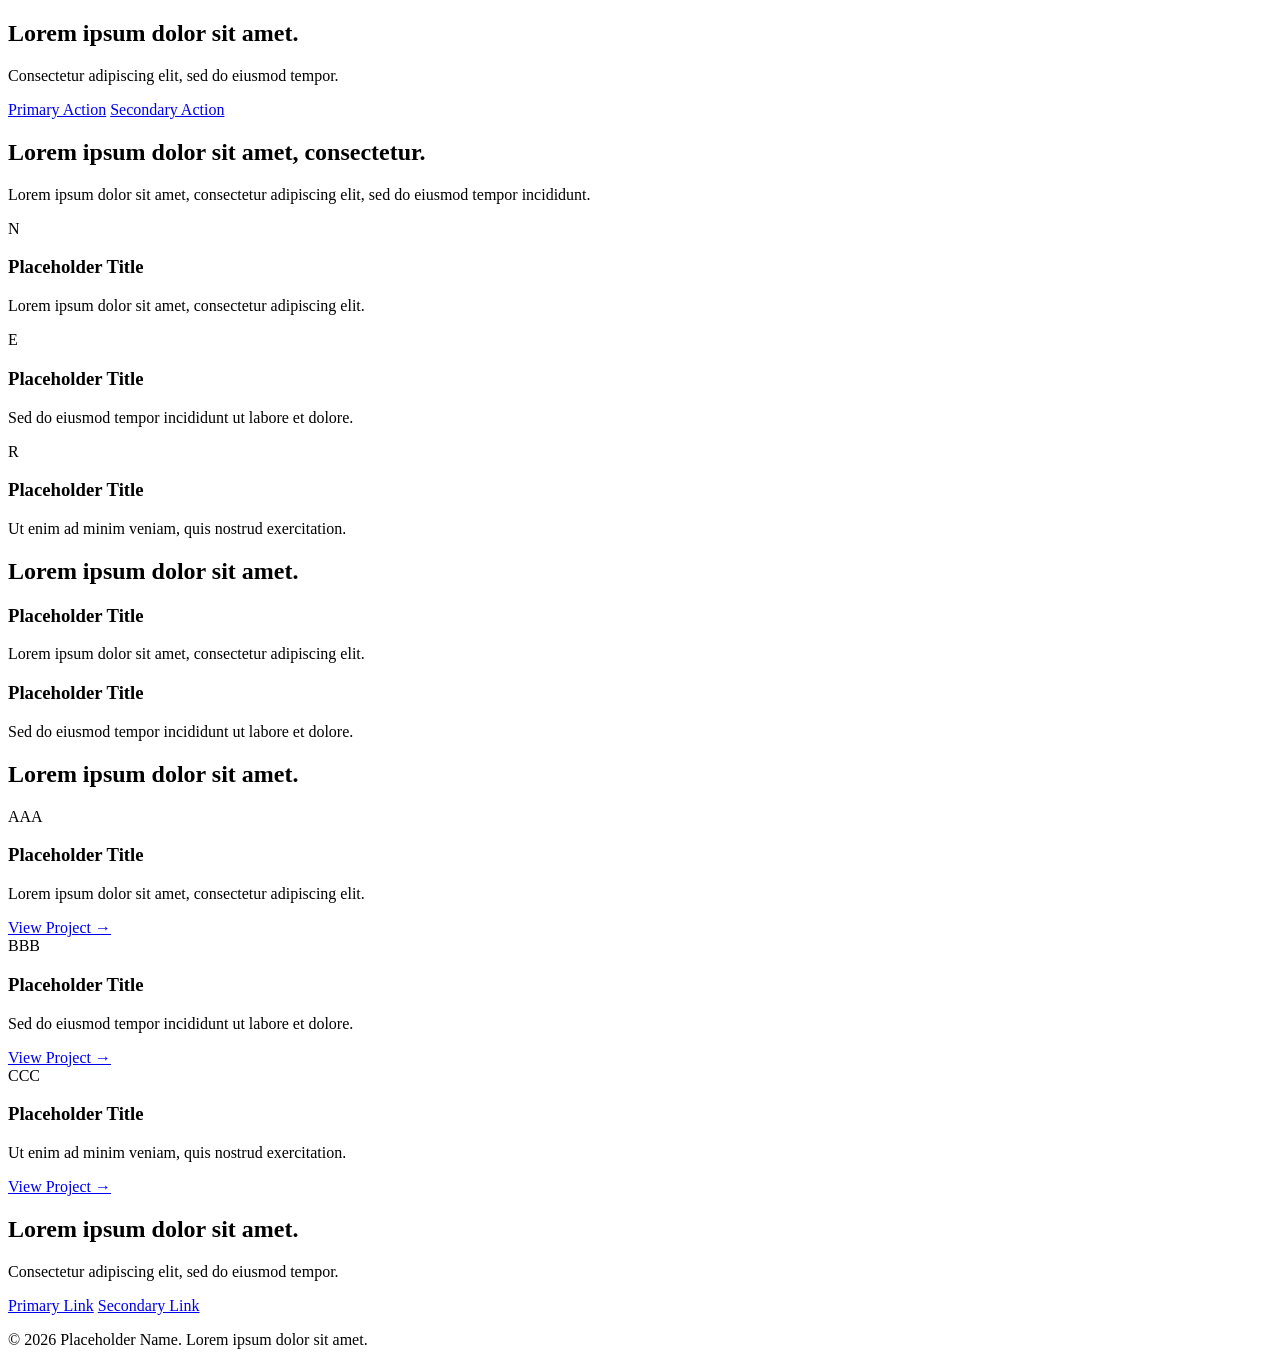
==== index.html @ 413837e2 "Add files via upload" ====
<!DOCTYPE html>
<html lang="en">
<head>
  <meta charset="UTF-8" />
  <meta name="viewport" content="width=device-width, initial-scale=1" />
  <title>Placeholder Template</title>
  <link rel="stylesheet" href="./css/base.css" />
  <link rel="stylesheet" href="./css/theme.css" />
  <link rel="stylesheet" href="./css/layout.css" />
  <link rel="stylesheet" href="./css/components.css" />
  <script type="importmap">
    {
      "imports": {
        "three": "../lib/three/three.module.js"
      }
    }
  </script>
</head>
<body id="top">
  <div id="three-container" class="three-background" aria-hidden="true"></div>

  <header class="site-header">
    <div data-nav>
      <!-- Nav loads from nav.html -->
    </div>
  </header>

  <main>
    <section id="hero" class="hero">
      <div class="content-wrapper">
        <h1>Lorem ipsum dolor sit amet.</h1>
        <p class="subtitle">Consectetur adipiscing elit, sed do eiusmod tempor.</p>
        <div class="hero-actions">
          <a href="#about" class="cta-button">Primary Action</a>
          <a href="#contact" class="secondary-button">Secondary Action</a>
        </div>
      </div>
    </section>

    <section id="about" class="section">
      <div class="content-wrapper">
        <h2>Lorem ipsum dolor sit amet, consectetur.</h2>
        <p class="hero-text">
          Lorem ipsum dolor sit amet, consectetur adipiscing elit, sed do eiusmod tempor incididunt.
        </p>
        <div class="feature-grid">
          <article class="feature-card">
            <div class="feature-icon">N</div>
            <h3>Placeholder Title</h3>
            <p>Lorem ipsum dolor sit amet, consectetur adipiscing elit.</p>
          </article>
          <article class="feature-card">
            <div class="feature-icon">E</div>
            <h3>Placeholder Title</h3>
            <p>Sed do eiusmod tempor incididunt ut labore et dolore.</p>
          </article>
          <article class="feature-card">
            <div class="feature-icon">R</div>
            <h3>Placeholder Title</h3>
            <p>Ut enim ad minim veniam, quis nostrud exercitation.</p>
          </article>
        </div>
      </div>
    </section>

    <section id="research" class="section">
      <div class="content-wrapper">
        <h2>Lorem ipsum dolor sit amet.</h2>
        <div class="feature-grid">
          <article class="feature-card">
            <h3>Placeholder Title</h3>
            <p>Lorem ipsum dolor sit amet, consectetur adipiscing elit.</p>
          </article>
          <article class="feature-card">
            <h3>Placeholder Title</h3>
            <p>Sed do eiusmod tempor incididunt ut labore et dolore.</p>
          </article>
        </div>
      </div>
    </section>

    <section id="projects" class="section">
      <div class="content-wrapper">
        <h2>Lorem ipsum dolor sit amet.</h2>
        <div class="projects-grid">
          <article class="project-card">
            <div class="project-image">AAA</div>
            <div class="project-content">
              <h3>Placeholder Title</h3>
              <p>Lorem ipsum dolor sit amet, consectetur adipiscing elit.</p>
              <a href="#" class="project-link">View Project →</a>
            </div>
          </article>
          <article class="project-card">
            <div class="project-image">BBB</div>
            <div class="project-content">
              <h3>Placeholder Title</h3>
              <p>Sed do eiusmod tempor incididunt ut labore et dolore.</p>
              <a href="#" class="project-link">View Project →</a>
            </div>
          </article>
          <article class="project-card">
            <div class="project-image">CCC</div>
            <div class="project-content">
              <h3>Placeholder Title</h3>
              <p>Ut enim ad minim veniam, quis nostrud exercitation.</p>
              <a href="#" class="project-link">View Project →</a>
            </div>
          </article>
        </div>
      </div>
    </section>

    <section id="contact" class="section contact-section">
      <div class="content-wrapper">
        <h2>Lorem ipsum dolor sit amet.</h2>
        <p class="hero-text">Consectetur adipiscing elit, sed do eiusmod tempor.</p>
        <div class="contact-links">
          <a href="#" class="contact-link">Primary Link</a>
          <a href="#" class="contact-link">Secondary Link</a>
        </div>
      </div>
    </section>
  </main>

  <footer>
    <div class="content-wrapper">
      <p>&copy; 2026 Placeholder Name. Lorem ipsum dolor sit amet.</p>
    </div>
  </footer>

  <script type="module" src="./js/main.js"></script>
</body>
</html>
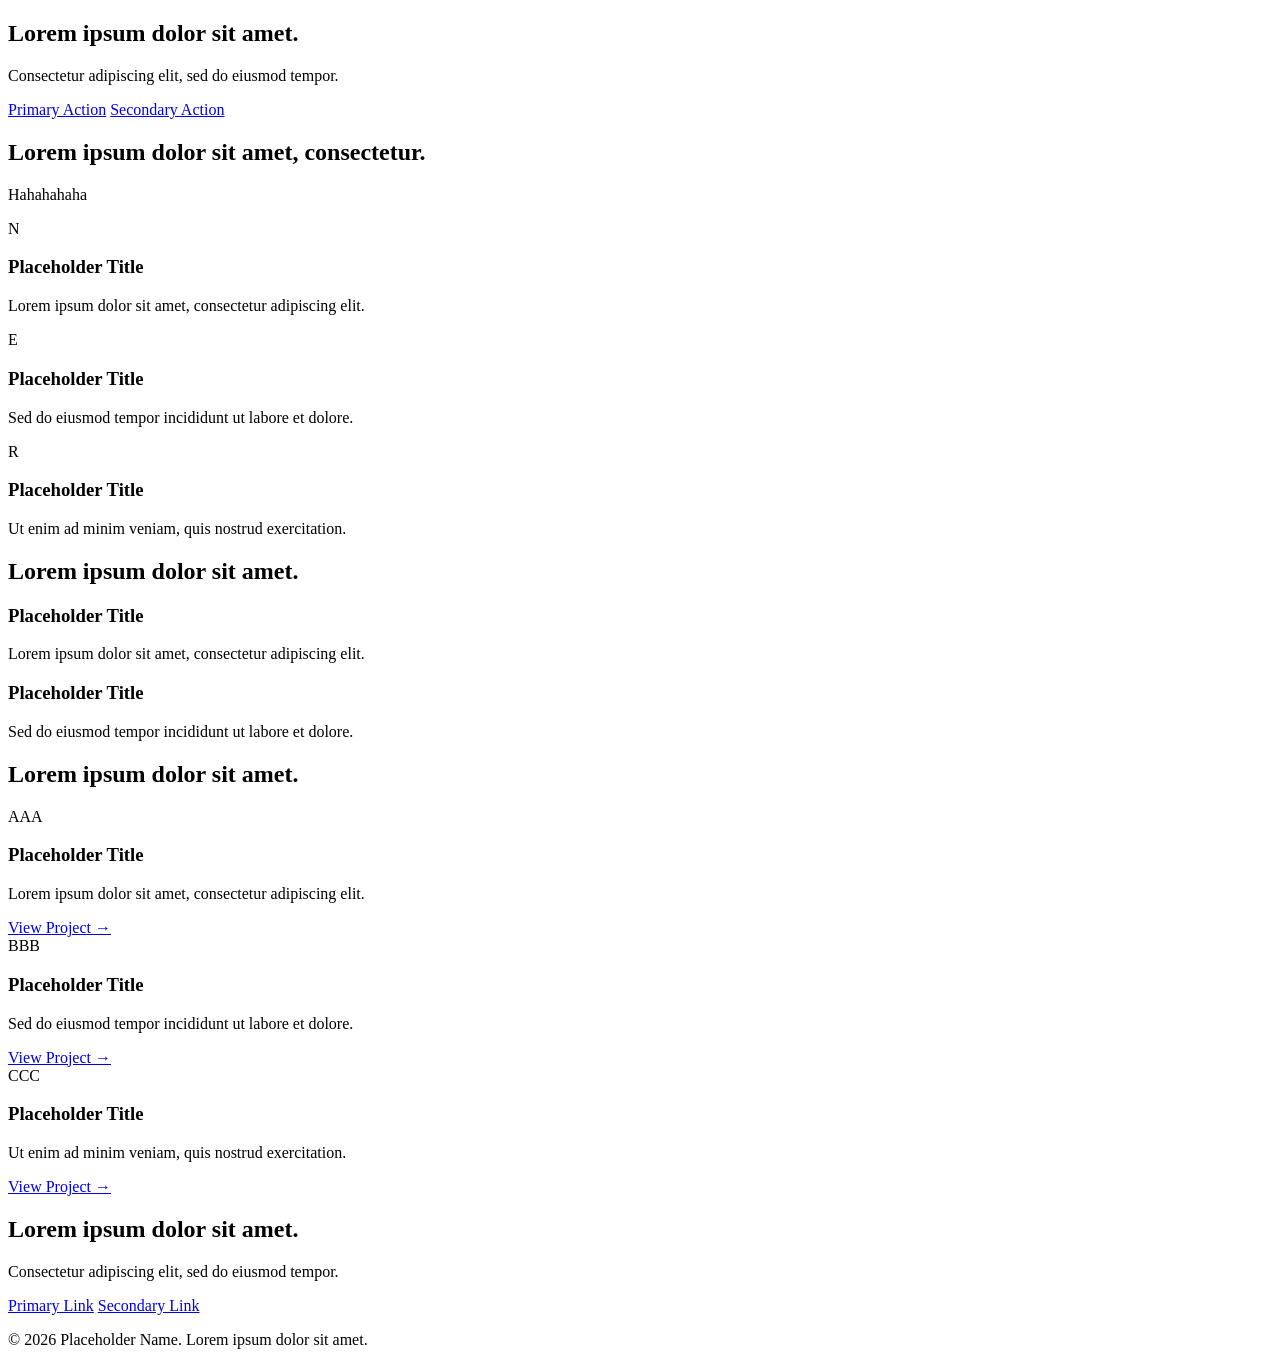
==== commit e26bc78e: "testing" ====
--- a/index.html
+++ b/index.html
@@ -41,7 +41,7 @@
       <div class="content-wrapper">
         <h2>Lorem ipsum dolor sit amet, consectetur.</h2>
         <p class="hero-text">
-          Lorem ipsum dolor sit amet, consectetur adipiscing elit, sed do eiusmod tempor incididunt.
+          Hahahahaha
         </p>
         <div class="feature-grid">
           <article class="feature-card">
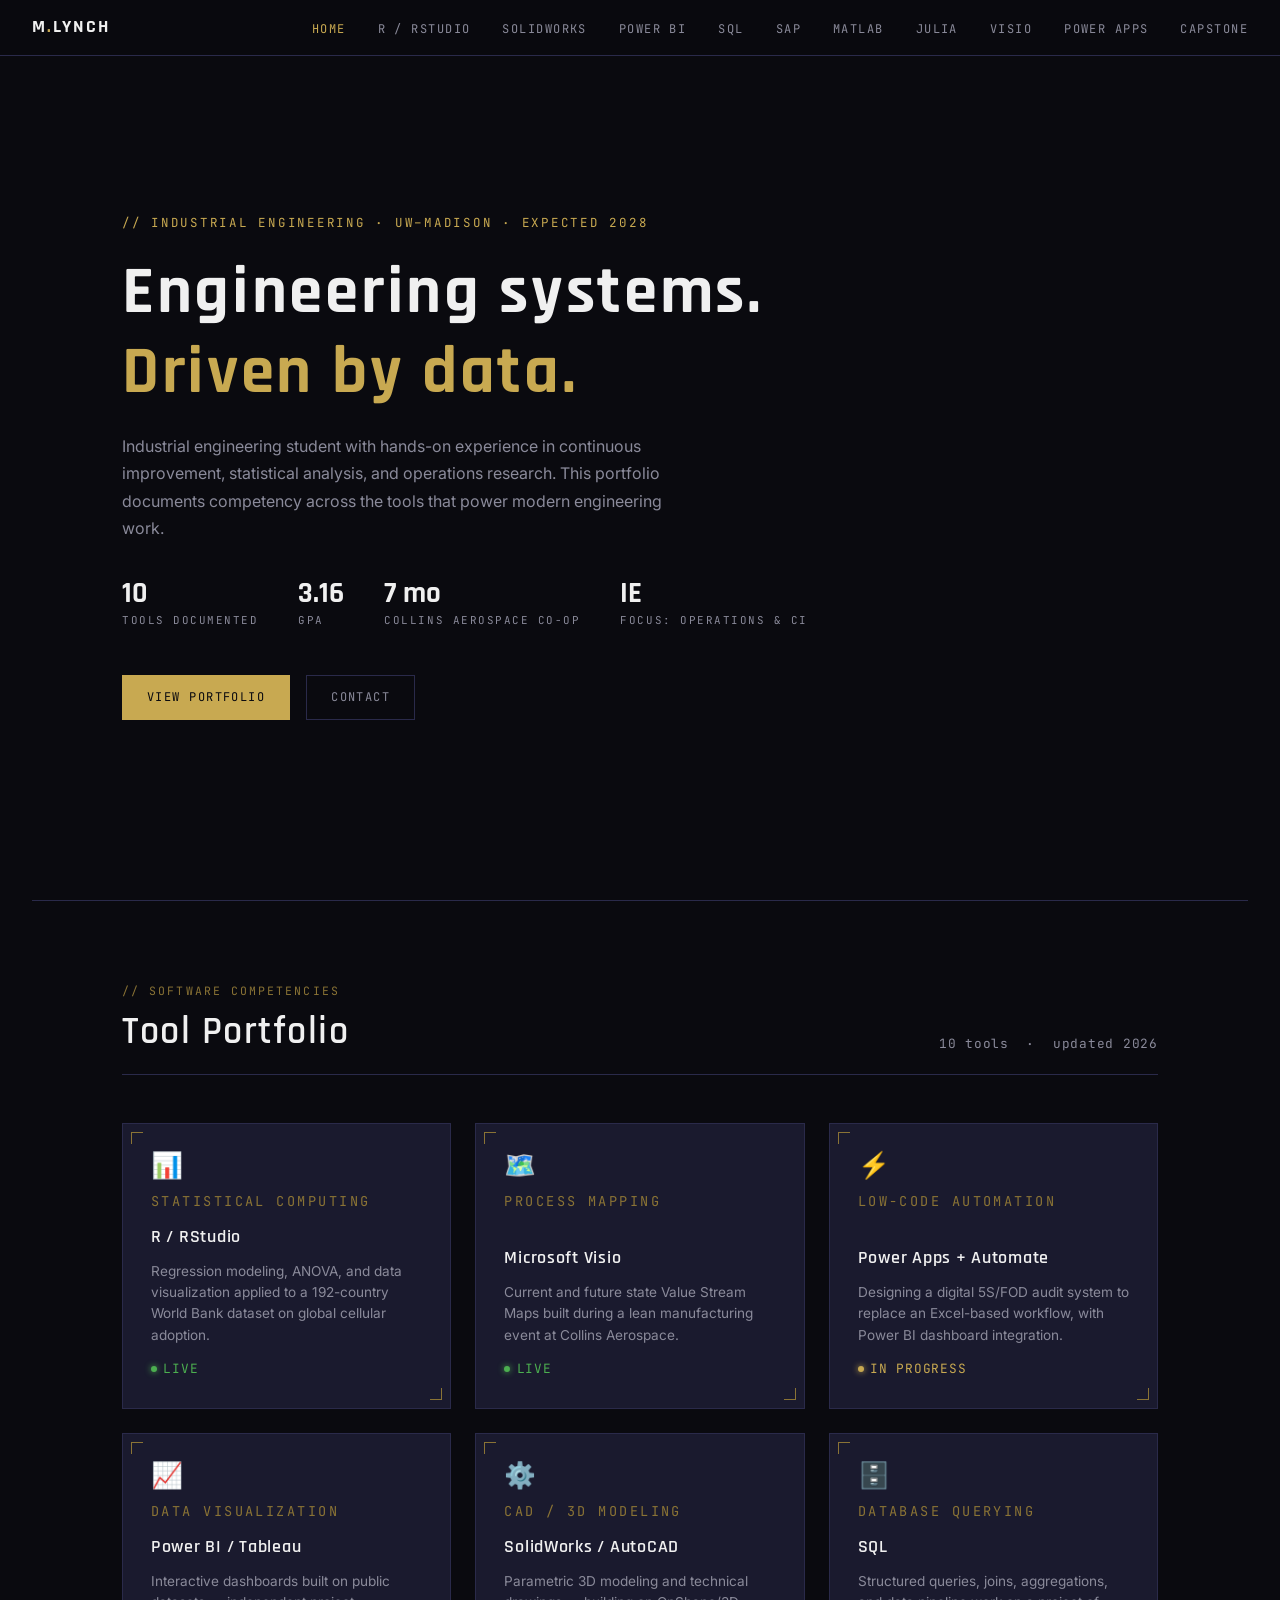
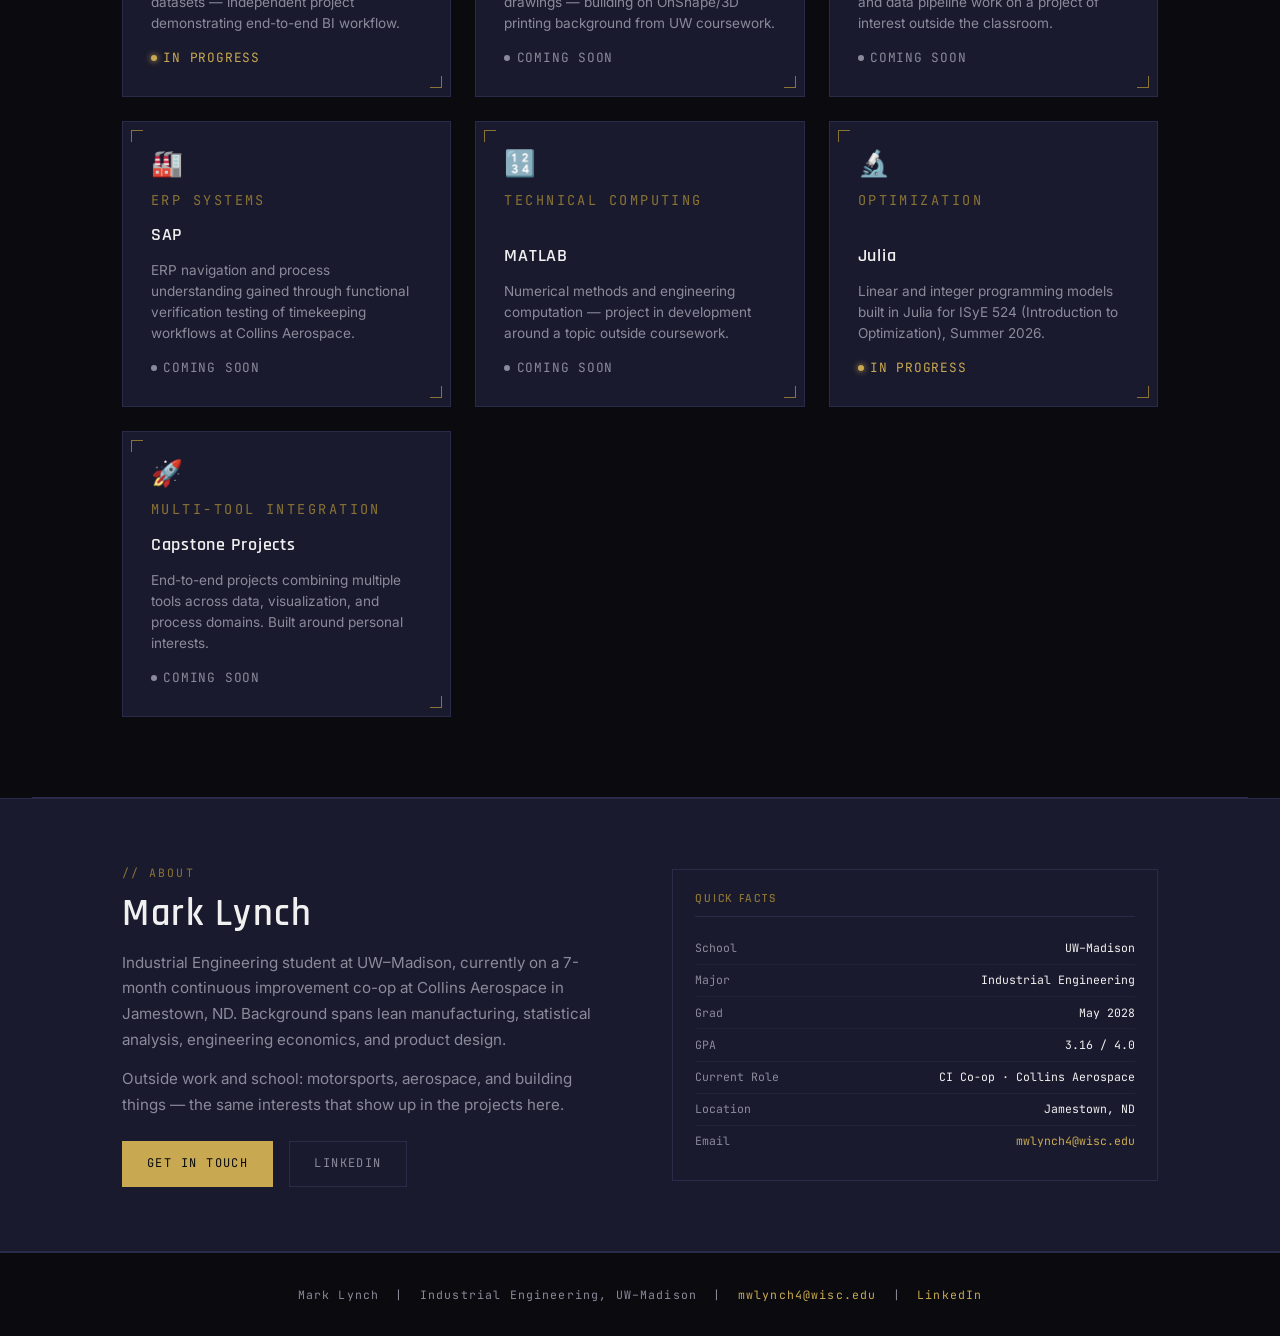
==== commit c7ffc5a0: "Add files via upload" ====
--- a/index.html
+++ b/index.html
@@ -2,133 +2,272 @@
 <html lang="en">
 <head>
   <meta charset="UTF-8" />
-  <meta name="viewport" content="width=device-width, initial-scale=1" />
-  <title>Placeholder Template</title>
-  <link rel="stylesheet" href="./css/base.css" />
-  <link rel="stylesheet" href="./css/theme.css" />
-  <link rel="stylesheet" href="./css/layout.css" />
-  <link rel="stylesheet" href="./css/components.css" />
-  <script type="importmap">
-    {
-      "imports": {
-        "three": "../lib/three/three.module.js"
-      }
-    }
-  </script>
+  <meta name="viewport" content="width=device-width, initial-scale=1.0" />
+  <title>Mark Lynch — Engineering Portfolio</title>
+  <link rel="stylesheet" href="css/style.css" />
 </head>
-<body id="top">
-  <div id="three-container" class="three-background" aria-hidden="true"></div>
-
-  <header class="site-header">
-    <div data-nav>
-      <!-- Nav loads from nav.html -->
-    </div>
-  </header>
-
-  <main>
-    <section id="hero" class="hero">
-      <div class="content-wrapper">
-        <h1>Lorem ipsum dolor sit amet.</h1>
-        <p class="subtitle">Consectetur adipiscing elit, sed do eiusmod tempor.</p>
-        <div class="hero-actions">
-          <a href="#about" class="cta-button">Primary Action</a>
-          <a href="#contact" class="secondary-button">Secondary Action</a>
-        </div>
-      </div>
-    </section>
-
-    <section id="about" class="section">
-      <div class="content-wrapper">
-        <h2>Lorem ipsum dolor sit amet, consectetur.</h2>
-        <p class="hero-text">
-          Hahahahaha
-        </p>
-        <div class="feature-grid">
-          <article class="feature-card">
-            <div class="feature-icon">N</div>
-            <h3>Placeholder Title</h3>
-            <p>Lorem ipsum dolor sit amet, consectetur adipiscing elit.</p>
-          </article>
-          <article class="feature-card">
-            <div class="feature-icon">E</div>
-            <h3>Placeholder Title</h3>
-            <p>Sed do eiusmod tempor incididunt ut labore et dolore.</p>
-          </article>
-          <article class="feature-card">
-            <div class="feature-icon">R</div>
-            <h3>Placeholder Title</h3>
-            <p>Ut enim ad minim veniam, quis nostrud exercitation.</p>
-          </article>
-        </div>
-      </div>
-    </section>
-
-    <section id="research" class="section">
-      <div class="content-wrapper">
-        <h2>Lorem ipsum dolor sit amet.</h2>
-        <div class="feature-grid">
-          <article class="feature-card">
-            <h3>Placeholder Title</h3>
-            <p>Lorem ipsum dolor sit amet, consectetur adipiscing elit.</p>
-          </article>
-          <article class="feature-card">
-            <h3>Placeholder Title</h3>
-            <p>Sed do eiusmod tempor incididunt ut labore et dolore.</p>
-          </article>
-        </div>
-      </div>
-    </section>
-
-    <section id="projects" class="section">
-      <div class="content-wrapper">
-        <h2>Lorem ipsum dolor sit amet.</h2>
-        <div class="projects-grid">
-          <article class="project-card">
-            <div class="project-image">AAA</div>
-            <div class="project-content">
-              <h3>Placeholder Title</h3>
-              <p>Lorem ipsum dolor sit amet, consectetur adipiscing elit.</p>
-              <a href="#" class="project-link">View Project →</a>
-            </div>
-          </article>
-          <article class="project-card">
-            <div class="project-image">BBB</div>
-            <div class="project-content">
-              <h3>Placeholder Title</h3>
-              <p>Sed do eiusmod tempor incididunt ut labore et dolore.</p>
-              <a href="#" class="project-link">View Project →</a>
-            </div>
-          </article>
-          <article class="project-card">
-            <div class="project-image">CCC</div>
-            <div class="project-content">
-              <h3>Placeholder Title</h3>
-              <p>Ut enim ad minim veniam, quis nostrud exercitation.</p>
-              <a href="#" class="project-link">View Project →</a>
-            </div>
-          </article>
-        </div>
-      </div>
-    </section>
-
-    <section id="contact" class="section contact-section">
-      <div class="content-wrapper">
-        <h2>Lorem ipsum dolor sit amet.</h2>
-        <p class="hero-text">Consectetur adipiscing elit, sed do eiusmod tempor.</p>
-        <div class="contact-links">
-          <a href="#" class="contact-link">Primary Link</a>
-          <a href="#" class="contact-link">Secondary Link</a>
-        </div>
-      </div>
-    </section>
-  </main>
-
-  <footer>
-    <div class="content-wrapper">
-      <p>&copy; 2026 Placeholder Name. Lorem ipsum dolor sit amet.</p>
-    </div>
-  </footer>
-
-  <script type="module" src="./js/main.js"></script>
+<body>
+
+<!-- NAV -->
+<nav>
+  <a href="index.html" class="nav-logo">M<span>.</span>Lynch</a>
+  <ul class="nav-links">
+    <li><a href="index.html" class="active">Home</a></li>
+    <li><a href="pages/r-studio.html">R / RStudio</a></li>
+    <li><a href="pages/solidworks.html">SolidWorks</a></li>
+    <li><a href="pages/powerbi.html">Power BI</a></li>
+    <li><a href="pages/sql.html">SQL</a></li>
+    <li><a href="pages/sap.html">SAP</a></li>
+    <li><a href="pages/matlab.html">MATLAB</a></li>
+    <li><a href="pages/julia.html">Julia</a></li>
+    <li><a href="pages/visio.html">Visio</a></li>
+    <li><a href="pages/powerapps.html">Power Apps</a></li>
+    <li><a href="pages/capstone.html">Capstone</a></li>
+  </ul>
+  <button class="nav-hamburger" aria-label="Menu">
+    <span></span><span></span><span></span>
+  </button>
+</nav>
+
+<!-- HERO -->
+<section class="hero">
+  <div class="scan-line"></div>
+  <p class="hero-eyebrow">// Industrial Engineering · UW–Madison · Expected 2028</p>
+  <h1>Engineering systems.<br><em>Driven by data.</em></h1>
+  <p class="hero-desc">
+    Industrial engineering student with hands-on experience in continuous improvement,
+    statistical analysis, and operations research. This portfolio documents competency
+    across the tools that power modern engineering work.
+  </p>
+
+  <div class="hero-stats">
+    <div class="stat-item">
+      <span class="stat-value">10</span>
+      <span class="stat-label">Tools Documented</span>
+    </div>
+    <div class="stat-item">
+      <span class="stat-value">3.16</span>
+      <span class="stat-label">GPA</span>
+    </div>
+    <div class="stat-item">
+      <span class="stat-value">7 mo</span>
+      <span class="stat-label">Collins Aerospace Co-op</span>
+    </div>
+    <div class="stat-item">
+      <span class="stat-value">IE</span>
+      <span class="stat-label">Focus: Operations & CI</span>
+    </div>
+  </div>
+
+  <div class="hero-cta">
+    <a href="#tools" class="btn btn-primary">View Portfolio</a>
+    <a href="mailto:mwlynch4@wisc.edu" class="btn btn-ghost">Contact</a>
+  </div>
+</section>
+
+<hr class="divider" />
+
+<!-- TOOLS SECTION -->
+<div id="tools" class="section">
+  <div class="section-header">
+    <div>
+      <p class="section-label">// Software Competencies</p>
+      <h2>Tool Portfolio</h2>
+    </div>
+    <span class="mono muted">10 tools &nbsp;·&nbsp; updated 2026</span>
+  </div>
+
+  <div class="tool-grid">
+
+    <!-- R / RStudio -->
+    <a href="pages/r-studio.html" class="tool-card">
+      <div class="tool-card-icon">📊</div>
+      <p class="tool-card-label">Statistical Computing</p>
+      <h3>R / RStudio</h3>
+      <p>Regression modeling, ANOVA, and data visualization applied to a 192-country World Bank dataset on global cellular adoption.</p>
+      <div class="tool-card-status status-live">
+        <span class="status-dot"></span>
+        <span class="mono">Live</span>
+      </div>
+    </a>
+
+    <!-- Visio -->
+    <a href="pages/visio.html" class="tool-card">
+      <div class="tool-card-icon">🗺️</div>
+      <p class="tool-card-label">Process Mapping</p>
+      <h3>Microsoft Visio</h3>
+      <p>Current and future state Value Stream Maps built during a lean manufacturing event at Collins Aerospace.</p>
+      <div class="tool-card-status status-live">
+        <span class="status-dot"></span>
+        <span class="mono">Live</span>
+      </div>
+    </a>
+
+    <!-- Power Apps -->
+    <a href="pages/powerapps.html" class="tool-card">
+      <div class="tool-card-icon">⚡</div>
+      <p class="tool-card-label">Low-Code Automation</p>
+      <h3>Power Apps + Automate</h3>
+      <p>Designing a digital 5S/FOD audit system to replace an Excel-based workflow, with Power BI dashboard integration.</p>
+      <div class="tool-card-status status-wip">
+        <span class="status-dot"></span>
+        <span class="mono">In Progress</span>
+      </div>
+    </a>
+
+    <!-- Power BI -->
+    <a href="pages/powerbi.html" class="tool-card">
+      <div class="tool-card-icon">📈</div>
+      <p class="tool-card-label">Data Visualization</p>
+      <h3>Power BI / Tableau</h3>
+      <p>Interactive dashboards built on public datasets — independent project demonstrating end-to-end BI workflow.</p>
+      <div class="tool-card-status status-wip">
+        <span class="status-dot"></span>
+        <span class="mono">In Progress</span>
+      </div>
+    </a>
+
+    <!-- SolidWorks -->
+    <a href="pages/solidworks.html" class="tool-card">
+      <div class="tool-card-icon">⚙️</div>
+      <p class="tool-card-label">CAD / 3D Modeling</p>
+      <h3>SolidWorks / AutoCAD</h3>
+      <p>Parametric 3D modeling and technical drawings — building on OnShape/3D printing background from UW coursework.</p>
+      <div class="tool-card-status status-planned">
+        <span class="status-dot"></span>
+        <span class="mono">Coming Soon</span>
+      </div>
+    </a>
+
+    <!-- SQL -->
+    <a href="pages/sql.html" class="tool-card">
+      <div class="tool-card-icon">🗄️</div>
+      <p class="tool-card-label">Database Querying</p>
+      <h3>SQL</h3>
+      <p>Structured queries, joins, aggregations, and data pipeline work on a project of interest outside the classroom.</p>
+      <div class="tool-card-status status-planned">
+        <span class="status-dot"></span>
+        <span class="mono">Coming Soon</span>
+      </div>
+    </a>
+
+    <!-- SAP -->
+    <a href="pages/sap.html" class="tool-card">
+      <div class="tool-card-icon">🏭</div>
+      <p class="tool-card-label">ERP Systems</p>
+      <h3>SAP</h3>
+      <p>ERP navigation and process understanding gained through functional verification testing of timekeeping workflows at Collins Aerospace.</p>
+      <div class="tool-card-status status-planned">
+        <span class="status-dot"></span>
+        <span class="mono">Coming Soon</span>
+      </div>
+    </a>
+
+    <!-- MATLAB -->
+    <a href="pages/matlab.html" class="tool-card">
+      <div class="tool-card-icon">🔢</div>
+      <p class="tool-card-label">Technical Computing</p>
+      <h3>MATLAB</h3>
+      <p>Numerical methods and engineering computation — project in development around a topic outside coursework.</p>
+      <div class="tool-card-status status-planned">
+        <span class="status-dot"></span>
+        <span class="mono">Coming Soon</span>
+      </div>
+    </a>
+
+    <!-- Julia -->
+    <a href="pages/julia.html" class="tool-card">
+      <div class="tool-card-icon">🔬</div>
+      <p class="tool-card-label">Optimization</p>
+      <h3>Julia</h3>
+      <p>Linear and integer programming models built in Julia for ISyE 524 (Introduction to Optimization), Summer 2026.</p>
+      <div class="tool-card-status status-wip">
+        <span class="status-dot"></span>
+        <span class="mono">In Progress</span>
+      </div>
+    </a>
+
+    <!-- Capstone -->
+    <a href="pages/capstone.html" class="tool-card">
+      <div class="tool-card-icon">🚀</div>
+      <p class="tool-card-label">Multi-Tool Integration</p>
+      <h3>Capstone Projects</h3>
+      <p>End-to-end projects combining multiple tools across data, visualization, and process domains. Built around personal interests.</p>
+      <div class="tool-card-status status-planned">
+        <span class="status-dot"></span>
+        <span class="mono">Coming Soon</span>
+      </div>
+    </a>
+
+  </div>
+</div>
+
+<hr class="divider" />
+
+<!-- ABOUT STRIP -->
+<div class="about-strip">
+  <div class="section">
+    <div>
+      <p class="section-label">// About</p>
+      <h2>Mark Lynch</h2>
+      <p style="margin-top:0.8rem;">
+        Industrial Engineering student at UW–Madison, currently on a 7-month continuous
+        improvement co-op at Collins Aerospace in Jamestown, ND. Background spans lean
+        manufacturing, statistical analysis, engineering economics, and product design.
+      </p>
+      <p style="margin-top:0.8rem;">
+        Outside work and school: motorsports, aerospace, and building things — the same
+        interests that show up in the projects here.
+      </p>
+      <div style="margin-top:1.5rem; display:flex; gap:1rem; flex-wrap:wrap;">
+        <a href="mailto:mwlynch4@wisc.edu" class="btn btn-primary">Get in Touch</a>
+        <a href="https://linkedin.com/in/mark-lynch-a21a8b310" target="_blank" class="btn btn-ghost">LinkedIn</a>
+      </div>
+    </div>
+    <div>
+      <div class="sidebar-panel">
+        <h4>Quick Facts</h4>
+        <div class="sidebar-row">
+          <span class="sidebar-key">School</span>
+          <span class="sidebar-val">UW–Madison</span>
+        </div>
+        <div class="sidebar-row">
+          <span class="sidebar-key">Major</span>
+          <span class="sidebar-val">Industrial Engineering</span>
+        </div>
+        <div class="sidebar-row">
+          <span class="sidebar-key">Grad</span>
+          <span class="sidebar-val">May 2028</span>
+        </div>
+        <div class="sidebar-row">
+          <span class="sidebar-key">GPA</span>
+          <span class="sidebar-val">3.16 / 4.0</span>
+        </div>
+        <div class="sidebar-row">
+          <span class="sidebar-key">Current Role</span>
+          <span class="sidebar-val">CI Co-op · Collins Aerospace</span>
+        </div>
+        <div class="sidebar-row">
+          <span class="sidebar-key">Location</span>
+          <span class="sidebar-val">Jamestown, ND</span>
+        </div>
+        <div class="sidebar-row">
+          <span class="sidebar-key">Email</span>
+          <span class="sidebar-val"><a href="mailto:mwlynch4@wisc.edu">mwlynch4@wisc.edu</a></span>
+        </div>
+      </div>
+    </div>
+  </div>
+</div>
+
+<!-- FOOTER -->
+<footer>
+  <p>Mark Lynch &nbsp;|&nbsp; Industrial Engineering, UW–Madison &nbsp;|&nbsp;
+     <a href="mailto:mwlynch4@wisc.edu">mwlynch4@wisc.edu</a> &nbsp;|&nbsp;
+     <a href="https://linkedin.com/in/mark-lynch-a21a8b310" target="_blank">LinkedIn</a>
+  </p>
+</footer>
+
+<script src="js/main.js"></script>
 </body>
 </html>
--- a/css/style.css
+++ b/css/style.css
@@ -0,0 +1,601 @@
+/* =============================================
+   MARK LYNCH PORTFOLIO — AEROSPACE / MECHANICAL
+   ============================================= */
+
+@import url('https://fonts.googleapis.com/css2?family=Rajdhani:wght@300;400;500;600;700&family=Inter:wght@300;400;500;600&family=JetBrains+Mono:wght@300;400;500&display=swap');
+
+/* === TOKENS === */
+:root {
+  --bg:          #0A0A0F;
+  --panel:       #1A1A2E;
+  --panel-hover: #22223A;
+  --gold:        #C8A951;
+  --gold-dim:    #8A7335;
+  --text:        #F0F0F0;
+  --text-muted:  #8A8A9A;
+  --border:      #2A2A4A;
+  --scan:        rgba(200, 169, 81, 0.18);
+
+  --font-display: 'Rajdhani', sans-serif;
+  --font-body:    'Inter', sans-serif;
+  --font-mono:    'JetBrains Mono', monospace;
+}
+
+/* === RESET === */
+*, *::before, *::after { box-sizing: border-box; margin: 0; padding: 0; }
+
+html { scroll-behavior: smooth; }
+
+body {
+  background: var(--bg);
+  color: var(--text);
+  font-family: var(--font-body);
+  font-size: 16px;
+  line-height: 1.6;
+  min-height: 100vh;
+}
+
+/* === TYPOGRAPHY === */
+h1, h2, h3, h4 {
+  font-family: var(--font-display);
+  font-weight: 600;
+  letter-spacing: 0.04em;
+  line-height: 1.2;
+}
+
+h1 { font-size: clamp(2.4rem, 6vw, 4.2rem); font-weight: 700; }
+h2 { font-size: clamp(1.6rem, 3.5vw, 2.4rem); }
+h3 { font-size: 1.3rem; }
+h4 { font-size: 1rem; letter-spacing: 0.08em; text-transform: uppercase; }
+
+p { color: var(--text-muted); font-size: 0.95rem; line-height: 1.7; }
+
+a { color: var(--gold); text-decoration: none; transition: color 0.2s; }
+a:hover { color: var(--text); }
+
+/* === UTILITY === */
+.mono {
+  font-family: var(--font-mono);
+  font-size: 0.8rem;
+  letter-spacing: 0.06em;
+}
+
+.gold { color: var(--gold); }
+.muted { color: var(--text-muted); }
+
+.tag {
+  font-family: var(--font-mono);
+  font-size: 0.7rem;
+  letter-spacing: 0.1em;
+  text-transform: uppercase;
+  color: var(--gold);
+  background: rgba(200, 169, 81, 0.1);
+  border: 1px solid rgba(200, 169, 81, 0.25);
+  padding: 0.25rem 0.6rem;
+  display: inline-block;
+}
+
+.section-label {
+  font-family: var(--font-mono);
+  font-size: 0.72rem;
+  letter-spacing: 0.18em;
+  text-transform: uppercase;
+  color: var(--gold-dim);
+  margin-bottom: 0.5rem;
+}
+
+/* === NAV === */
+nav {
+  position: fixed;
+  top: 0;
+  left: 0;
+  right: 0;
+  z-index: 100;
+  background: rgba(10, 10, 15, 0.92);
+  backdrop-filter: blur(12px);
+  border-bottom: 1px solid var(--border);
+  display: flex;
+  align-items: center;
+  justify-content: space-between;
+  padding: 0 2rem;
+  height: 56px;
+}
+
+.nav-logo {
+  font-family: var(--font-display);
+  font-size: 1.1rem;
+  font-weight: 700;
+  letter-spacing: 0.1em;
+  color: var(--text);
+  text-transform: uppercase;
+}
+
+.nav-logo span { color: var(--gold); }
+
+.nav-links {
+  display: flex;
+  gap: 2rem;
+  list-style: none;
+}
+
+.nav-links a {
+  font-family: var(--font-mono);
+  font-size: 0.75rem;
+  letter-spacing: 0.12em;
+  text-transform: uppercase;
+  color: var(--text-muted);
+  transition: color 0.2s;
+}
+
+.nav-links a:hover,
+.nav-links a.active { color: var(--gold); }
+
+.nav-hamburger {
+  display: none;
+  flex-direction: column;
+  gap: 5px;
+  cursor: pointer;
+  background: none;
+  border: none;
+  padding: 4px;
+}
+
+.nav-hamburger span {
+  display: block;
+  width: 22px;
+  height: 2px;
+  background: var(--text-muted);
+  transition: background 0.2s;
+}
+
+.nav-hamburger:hover span { background: var(--gold); }
+
+/* === HERO === */
+.hero {
+  min-height: 100vh;
+  display: flex;
+  flex-direction: column;
+  justify-content: center;
+  padding: 6rem 2rem 4rem;
+  max-width: 1100px;
+  margin: 0 auto;
+  position: relative;
+}
+
+.hero-eyebrow {
+  font-family: var(--font-mono);
+  font-size: 0.78rem;
+  letter-spacing: 0.22em;
+  text-transform: uppercase;
+  color: var(--gold);
+  margin-bottom: 1.2rem;
+}
+
+.hero h1 {
+  margin-bottom: 1.2rem;
+  max-width: 700px;
+}
+
+.hero h1 em {
+  font-style: normal;
+  color: var(--gold);
+}
+
+.hero-desc {
+  max-width: 540px;
+  margin-bottom: 2.4rem;
+  font-size: 1rem;
+}
+
+.hero-stats {
+  display: flex;
+  gap: 2.5rem;
+  margin-bottom: 2.8rem;
+  flex-wrap: wrap;
+}
+
+.stat-item {
+  display: flex;
+  flex-direction: column;
+  gap: 0.2rem;
+}
+
+.stat-value {
+  font-family: var(--font-display);
+  font-size: 1.8rem;
+  font-weight: 700;
+  color: var(--text);
+  line-height: 1;
+}
+
+.stat-label {
+  font-family: var(--font-mono);
+  font-size: 0.68rem;
+  letter-spacing: 0.14em;
+  text-transform: uppercase;
+  color: var(--text-muted);
+}
+
+.hero-cta {
+  display: flex;
+  gap: 1rem;
+  flex-wrap: wrap;
+}
+
+/* === SCAN LINE ANIMATION === */
+.scan-line {
+  position: absolute;
+  top: 0;
+  left: 0;
+  right: 0;
+  height: 2px;
+  background: linear-gradient(90deg, transparent 0%, var(--gold) 50%, transparent 100%);
+  opacity: 0;
+  animation: scanDown 1.8s ease-out 0.3s forwards;
+}
+
+@keyframes scanDown {
+  0%   { opacity: 0; top: 0; }
+  10%  { opacity: 1; }
+  90%  { opacity: 0.6; top: calc(100% - 2px); }
+  100% { opacity: 0; top: calc(100% - 2px); }
+}
+
+/* === BUTTONS === */
+.btn {
+  font-family: var(--font-mono);
+  font-size: 0.75rem;
+  letter-spacing: 0.12em;
+  text-transform: uppercase;
+  padding: 0.75rem 1.5rem;
+  border: 1px solid;
+  cursor: pointer;
+  transition: background 0.2s, color 0.2s, border-color 0.2s;
+  display: inline-block;
+}
+
+.btn-primary {
+  background: var(--gold);
+  color: var(--bg);
+  border-color: var(--gold);
+}
+
+.btn-primary:hover {
+  background: transparent;
+  color: var(--gold);
+}
+
+.btn-ghost {
+  background: transparent;
+  color: var(--text-muted);
+  border-color: var(--border);
+}
+
+.btn-ghost:hover {
+  border-color: var(--gold);
+  color: var(--gold);
+}
+
+/* === SECTION WRAPPER === */
+.section {
+  padding: 5rem 2rem;
+  max-width: 1100px;
+  margin: 0 auto;
+}
+
+.section-header {
+  margin-bottom: 3rem;
+  display: flex;
+  align-items: flex-end;
+  justify-content: space-between;
+  flex-wrap: wrap;
+  gap: 1rem;
+  border-bottom: 1px solid var(--border);
+  padding-bottom: 1.2rem;
+}
+
+.section-header h2 { margin: 0; }
+
+/* === DIVIDER === */
+.divider {
+  border: none;
+  border-top: 1px solid var(--border);
+  margin: 0 2rem;
+}
+
+/* === TOOL GRID === */
+.tool-grid {
+  display: grid;
+  grid-template-columns: repeat(auto-fill, minmax(280px, 1fr));
+  gap: 1.5rem;
+}
+
+/* === TOOL CARD === */
+.tool-card {
+  background: var(--panel);
+  border: 1px solid var(--border);
+  padding: 1.75rem;
+  position: relative;
+  transition: background 0.2s, border-color 0.25s, transform 0.2s;
+  display: flex;
+  flex-direction: column;
+  gap: 0.85rem;
+  cursor: pointer;
+  text-decoration: none;
+  color: inherit;
+  overflow: hidden;
+}
+
+/* Corner accent */
+.tool-card::before,
+.tool-card::after {
+  content: '';
+  position: absolute;
+  width: 12px;
+  height: 12px;
+  border-color: var(--gold-dim);
+  border-style: solid;
+  transition: border-color 0.25s, width 0.25s, height 0.25s;
+}
+
+.tool-card::before {
+  top: 8px; left: 8px;
+  border-width: 1px 0 0 1px;
+}
+
+.tool-card::after {
+  bottom: 8px; right: 8px;
+  border-width: 0 1px 1px 0;
+}
+
+.tool-card:hover {
+  background: var(--panel-hover);
+  border-color: var(--gold-dim);
+  transform: translateY(-3px);
+}
+
+.tool-card:hover::before,
+.tool-card:hover::after {
+  border-color: var(--gold);
+  width: 18px;
+  height: 18px;
+}
+
+.tool-card-icon {
+  font-size: 1.6rem;
+  line-height: 1;
+}
+
+.tool-card-label {
+  font-family: var(--font-mono);
+  font-size: 0.68rem;
+  letter-spacing: 0.18em;
+  text-transform: uppercase;
+  color: var(--gold-dim);
+}
+
+.tool-card h3 {
+  font-size: 1.15rem;
+  color: var(--text);
+  margin: 0;
+}
+
+.tool-card p {
+  font-size: 0.85rem;
+  line-height: 1.55;
+  flex: 1;
+}
+
+.tool-card-status {
+  font-family: var(--font-mono);
+  font-size: 0.68rem;
+  letter-spacing: 0.1em;
+  text-transform: uppercase;
+  display: flex;
+  align-items: center;
+  gap: 0.4rem;
+}
+
+.status-dot {
+  width: 6px;
+  height: 6px;
+  border-radius: 50%;
+  display: inline-block;
+}
+
+.status-live .status-dot   { background: #4CAF50; box-shadow: 0 0 6px #4CAF50; }
+.status-wip .status-dot    { background: var(--gold); box-shadow: 0 0 6px var(--gold); }
+.status-planned .status-dot { background: var(--text-muted); }
+
+.status-live   { color: #4CAF50; }
+.status-wip    { color: var(--gold); }
+.status-planned { color: var(--text-muted); }
+
+/* === PROJECT PAGE LAYOUT === */
+.project-hero {
+  padding: 7rem 2rem 3rem;
+  max-width: 1100px;
+  margin: 0 auto;
+  border-bottom: 1px solid var(--border);
+}
+
+.project-back {
+  font-family: var(--font-mono);
+  font-size: 0.75rem;
+  letter-spacing: 0.12em;
+  text-transform: uppercase;
+  color: var(--text-muted);
+  display: inline-flex;
+  align-items: center;
+  gap: 0.5rem;
+  margin-bottom: 2rem;
+  transition: color 0.2s;
+}
+
+.project-back:hover { color: var(--gold); }
+
+.project-meta {
+  display: flex;
+  flex-wrap: wrap;
+  gap: 1rem;
+  margin-top: 1.2rem;
+  margin-bottom: 1.8rem;
+}
+
+.project-body {
+  max-width: 1100px;
+  margin: 0 auto;
+  padding: 3rem 2rem 5rem;
+  display: grid;
+  grid-template-columns: 1fr 300px;
+  gap: 3rem;
+  align-items: start;
+}
+
+.project-content h2 {
+  font-size: 1.4rem;
+  margin-top: 2.5rem;
+  margin-bottom: 0.8rem;
+  padding-bottom: 0.5rem;
+  border-bottom: 1px solid var(--border);
+}
+
+.project-content h2:first-child { margin-top: 0; }
+
+.project-content p { margin-bottom: 1rem; }
+
+.project-content ul {
+  list-style: none;
+  margin-bottom: 1rem;
+}
+
+.project-content ul li {
+  color: var(--text-muted);
+  font-size: 0.95rem;
+  padding: 0.35rem 0;
+  padding-left: 1.2rem;
+  position: relative;
+}
+
+.project-content ul li::before {
+  content: '—';
+  position: absolute;
+  left: 0;
+  color: var(--gold-dim);
+}
+
+.project-sidebar {
+  position: sticky;
+  top: 80px;
+  display: flex;
+  flex-direction: column;
+  gap: 1.5rem;
+}
+
+.sidebar-panel {
+  background: var(--panel);
+  border: 1px solid var(--border);
+  padding: 1.4rem;
+}
+
+.sidebar-panel h4 {
+  font-size: 0.72rem;
+  letter-spacing: 0.15em;
+  color: var(--gold-dim);
+  margin-bottom: 1rem;
+  padding-bottom: 0.6rem;
+  border-bottom: 1px solid var(--border);
+}
+
+.sidebar-row {
+  display: flex;
+  justify-content: space-between;
+  align-items: center;
+  padding: 0.4rem 0;
+  border-bottom: 1px solid rgba(255,255,255,0.04);
+}
+
+.sidebar-row:last-child { border-bottom: none; }
+
+.sidebar-key {
+  font-family: var(--font-mono);
+  font-size: 0.72rem;
+  color: var(--text-muted);
+}
+
+.sidebar-val {
+  font-family: var(--font-mono);
+  font-size: 0.72rem;
+  color: var(--text);
+  text-align: right;
+}
+
+/* === ABOUT / CONTACT STRIP === */
+.about-strip {
+  background: var(--panel);
+  border-top: 1px solid var(--border);
+  border-bottom: 1px solid var(--border);
+}
+
+.about-strip .section {
+  display: grid;
+  grid-template-columns: 1fr 1fr;
+  gap: 4rem;
+  align-items: center;
+  padding-top: 4rem;
+  padding-bottom: 4rem;
+}
+
+/* === FOOTER === */
+footer {
+  padding: 2rem;
+  text-align: center;
+  border-top: 1px solid var(--border);
+}
+
+footer p {
+  font-family: var(--font-mono);
+  font-size: 0.72rem;
+  letter-spacing: 0.1em;
+  color: var(--text-muted);
+}
+
+/* === RESPONSIVE === */
+@media (max-width: 768px) {
+  nav { padding: 0 1.2rem; }
+
+  .nav-links {
+    display: none;
+    position: fixed;
+    top: 56px;
+    left: 0;
+    right: 0;
+    background: rgba(10, 10, 15, 0.98);
+    flex-direction: column;
+    padding: 1.5rem 2rem;
+    gap: 1.5rem;
+    border-bottom: 1px solid var(--border);
+  }
+
+  .nav-links.open { display: flex; }
+  .nav-hamburger { display: flex; }
+
+  .hero { padding: 5rem 1.2rem 3rem; }
+  .hero-stats { gap: 1.5rem; }
+
+  .section { padding: 3.5rem 1.2rem; }
+
+  .about-strip .section {
+    grid-template-columns: 1fr;
+    gap: 2rem;
+  }
+
+  .project-body {
+    grid-template-columns: 1fr;
+    padding: 2rem 1.2rem 4rem;
+  }
+
+  .project-sidebar { position: static; }
+
+  .section-header { flex-direction: column; align-items: flex-start; }
+}
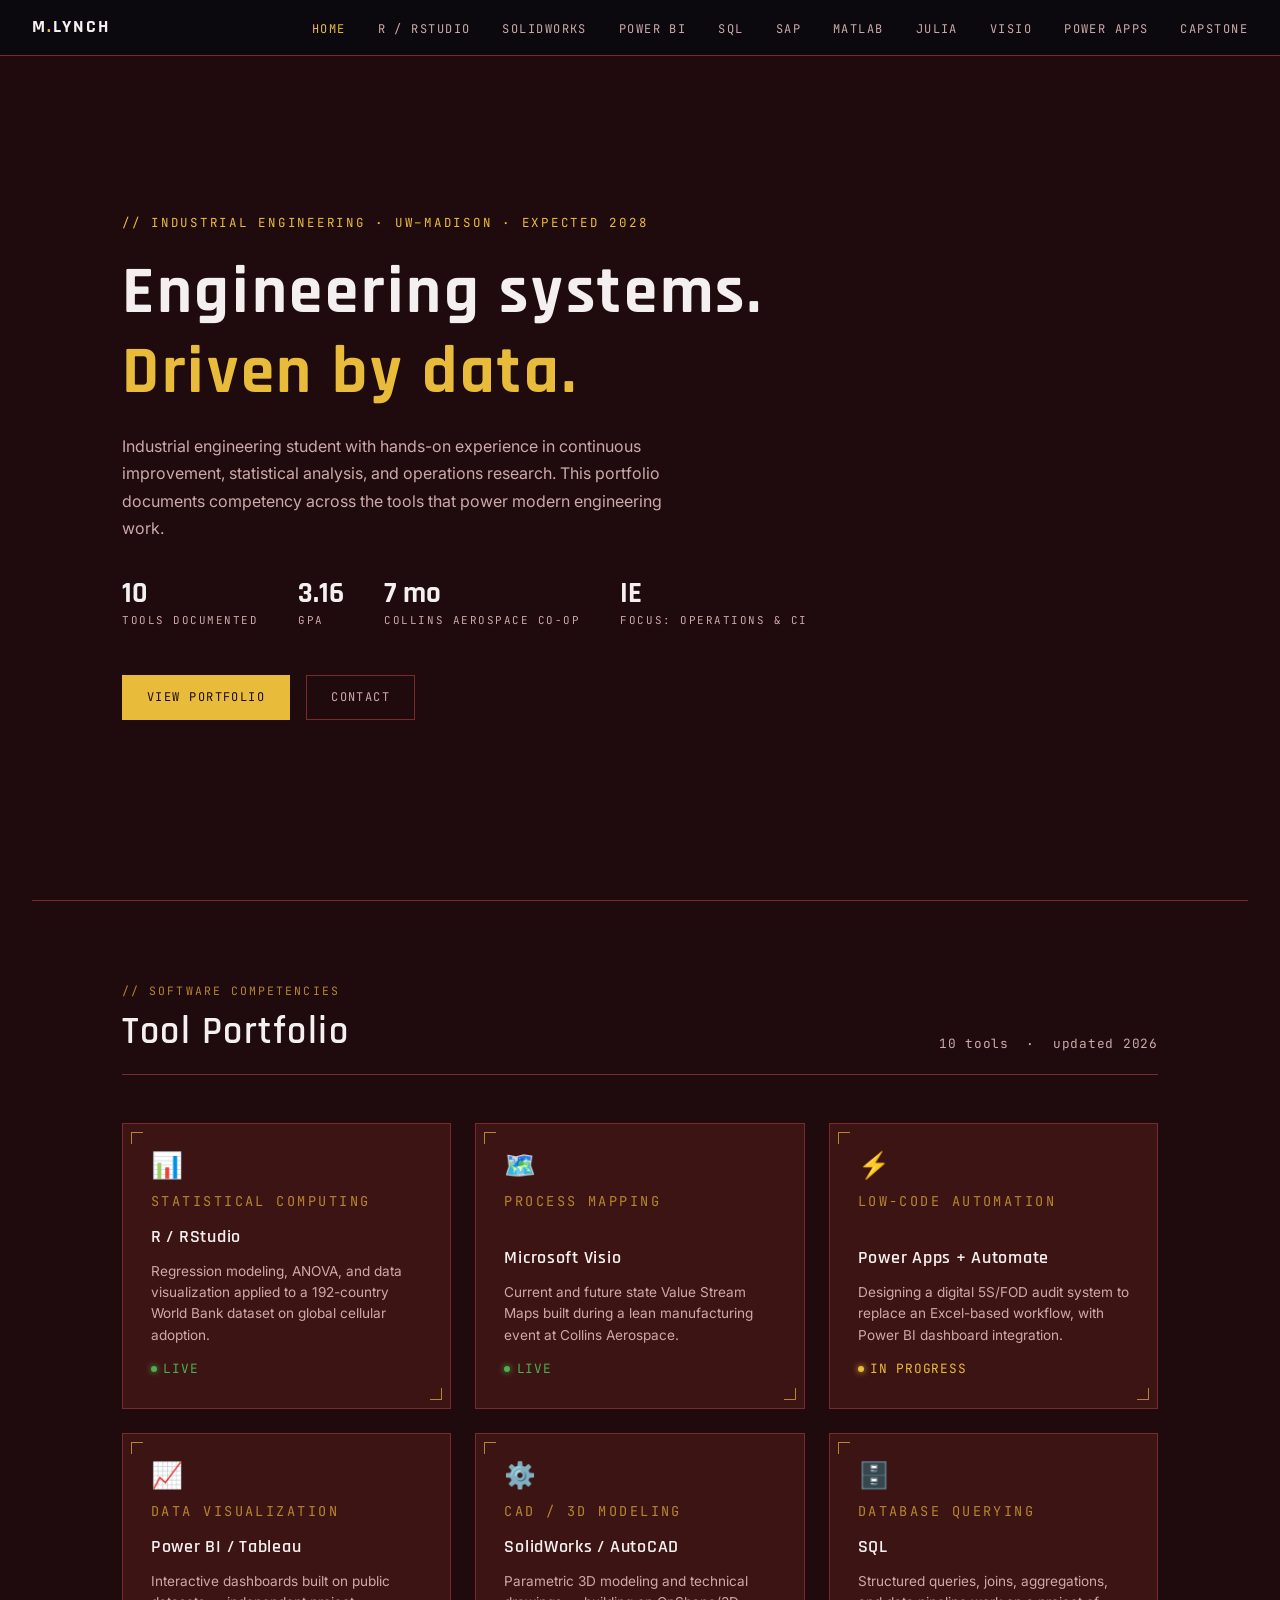
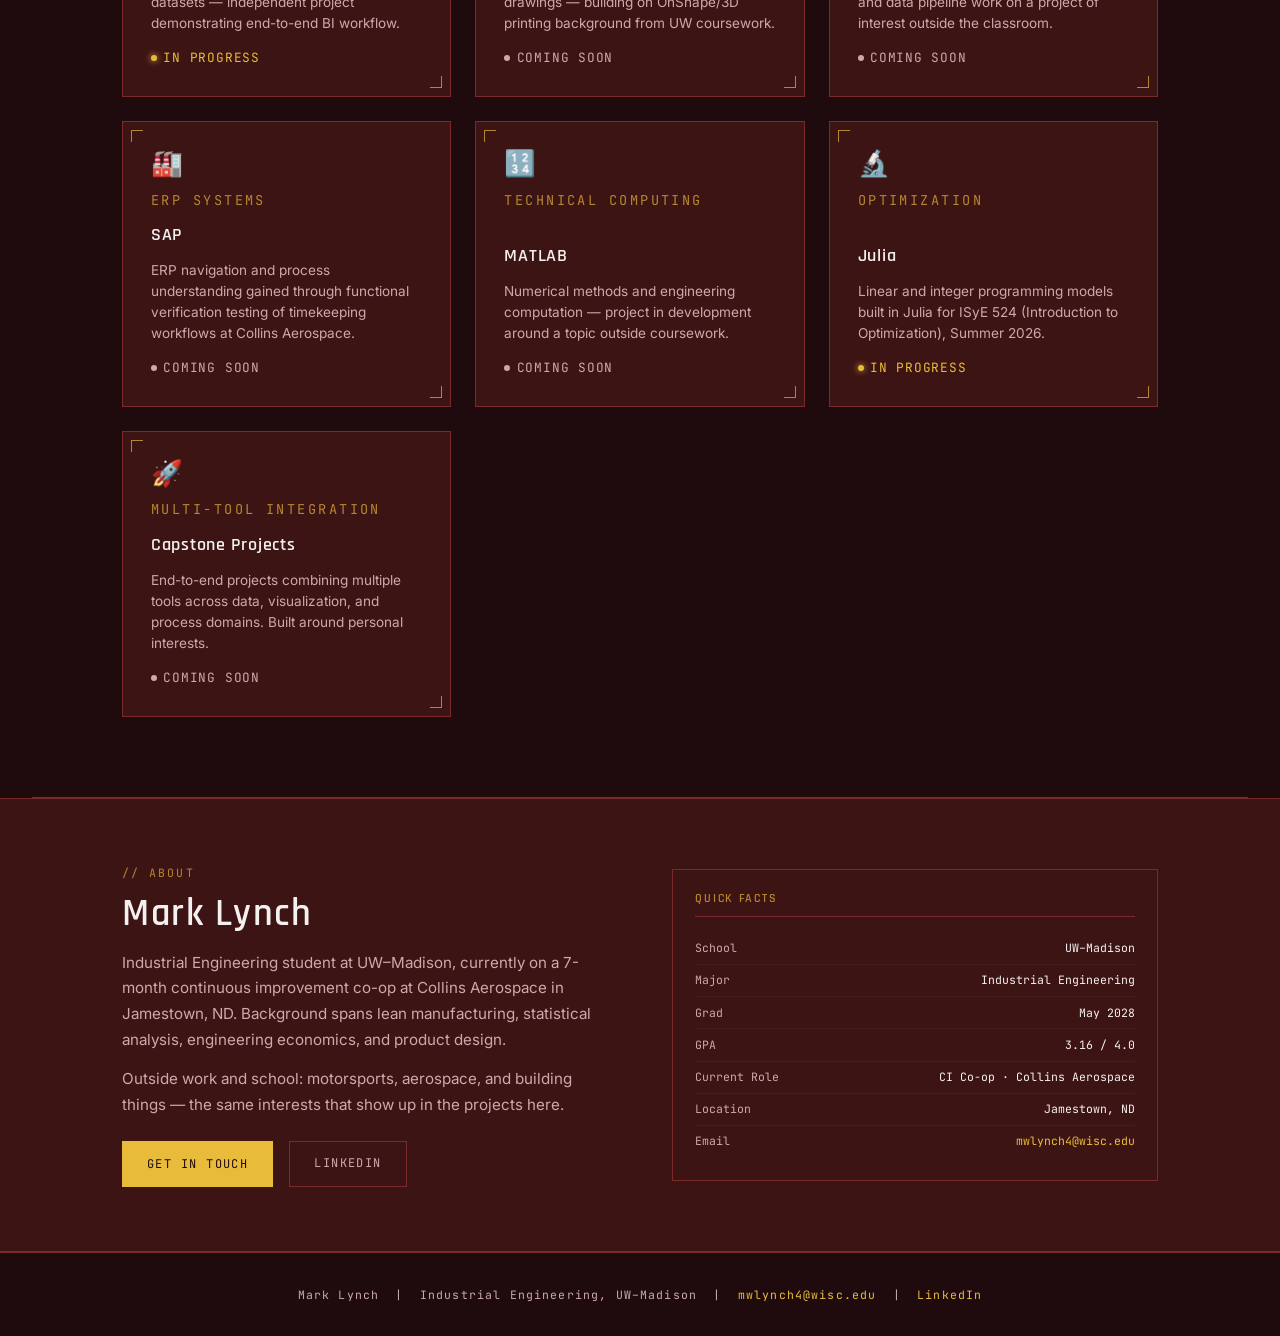
==== commit af4683c3: "Replace email links with buttons for contact" ====
--- a/index.html
+++ b/index.html
@@ -61,7 +61,7 @@
 
   <div class="hero-cta">
     <a href="#tools" class="btn btn-primary">View Portfolio</a>
-    <a href="mailto:mwlynch4@wisc.edu" class="btn btn-ghost">Contact</a>
+    <button class="btn btn-ghost copy-email" data-email="mwlynch4@wisc.edu">Contact</button>
   </div>
 </section>
 
@@ -220,7 +220,7 @@
         interests that show up in the projects here.
       </p>
       <div style="margin-top:1.5rem; display:flex; gap:1rem; flex-wrap:wrap;">
-        <a href="mailto:mwlynch4@wisc.edu" class="btn btn-primary">Get in Touch</a>
+        <button class="btn btn-primary copy-email" data-email="mwlynch4@wisc.edu">Get in Touch</button>
         <a href="https://linkedin.com/in/mark-lynch-a21a8b310" target="_blank" class="btn btn-ghost">LinkedIn</a>
       </div>
     </div>
--- a/css/style.css
+++ b/css/style.css
@@ -6,15 +6,15 @@
 
 /* === TOKENS === */
 :root {
-  --bg:          #0A0A0F;
-  --panel:       #1A1A2E;
-  --panel-hover: #22223A;
-  --gold:        #C8A951;
-  --gold-dim:    #8A7335;
-  --text:        #F0F0F0;
-  --text-muted:  #8A8A9A;
-  --border:      #2A2A4A;
-  --scan:        rgba(200, 169, 81, 0.18);
+  --bg:          #1F0B0E;
+  --panel:       #3D1414;
+  --panel-hover: #4F1C1C;
+  --gold:        #E8BC3A;
+  --gold-dim:    #B5862F;
+  --text:        #F5F0F0;
+  --text-muted:  #CDA9A9;
+  --border:      #7A2A2A;
+  --scan:        rgba(232, 188, 58, 0.22);
 
   --font-display: 'Rajdhani', sans-serif;
   --font-body:    'Inter', sans-serif;
@@ -252,6 +252,12 @@
   cursor: pointer;
   transition: background 0.2s, color 0.2s, border-color 0.2s;
   display: inline-block;
+}
+
+.btn.copied {
+  background: var(--gold);
+  color: var(--bg);
+  border-color: var(--gold);
 }
 
 .btn-primary {
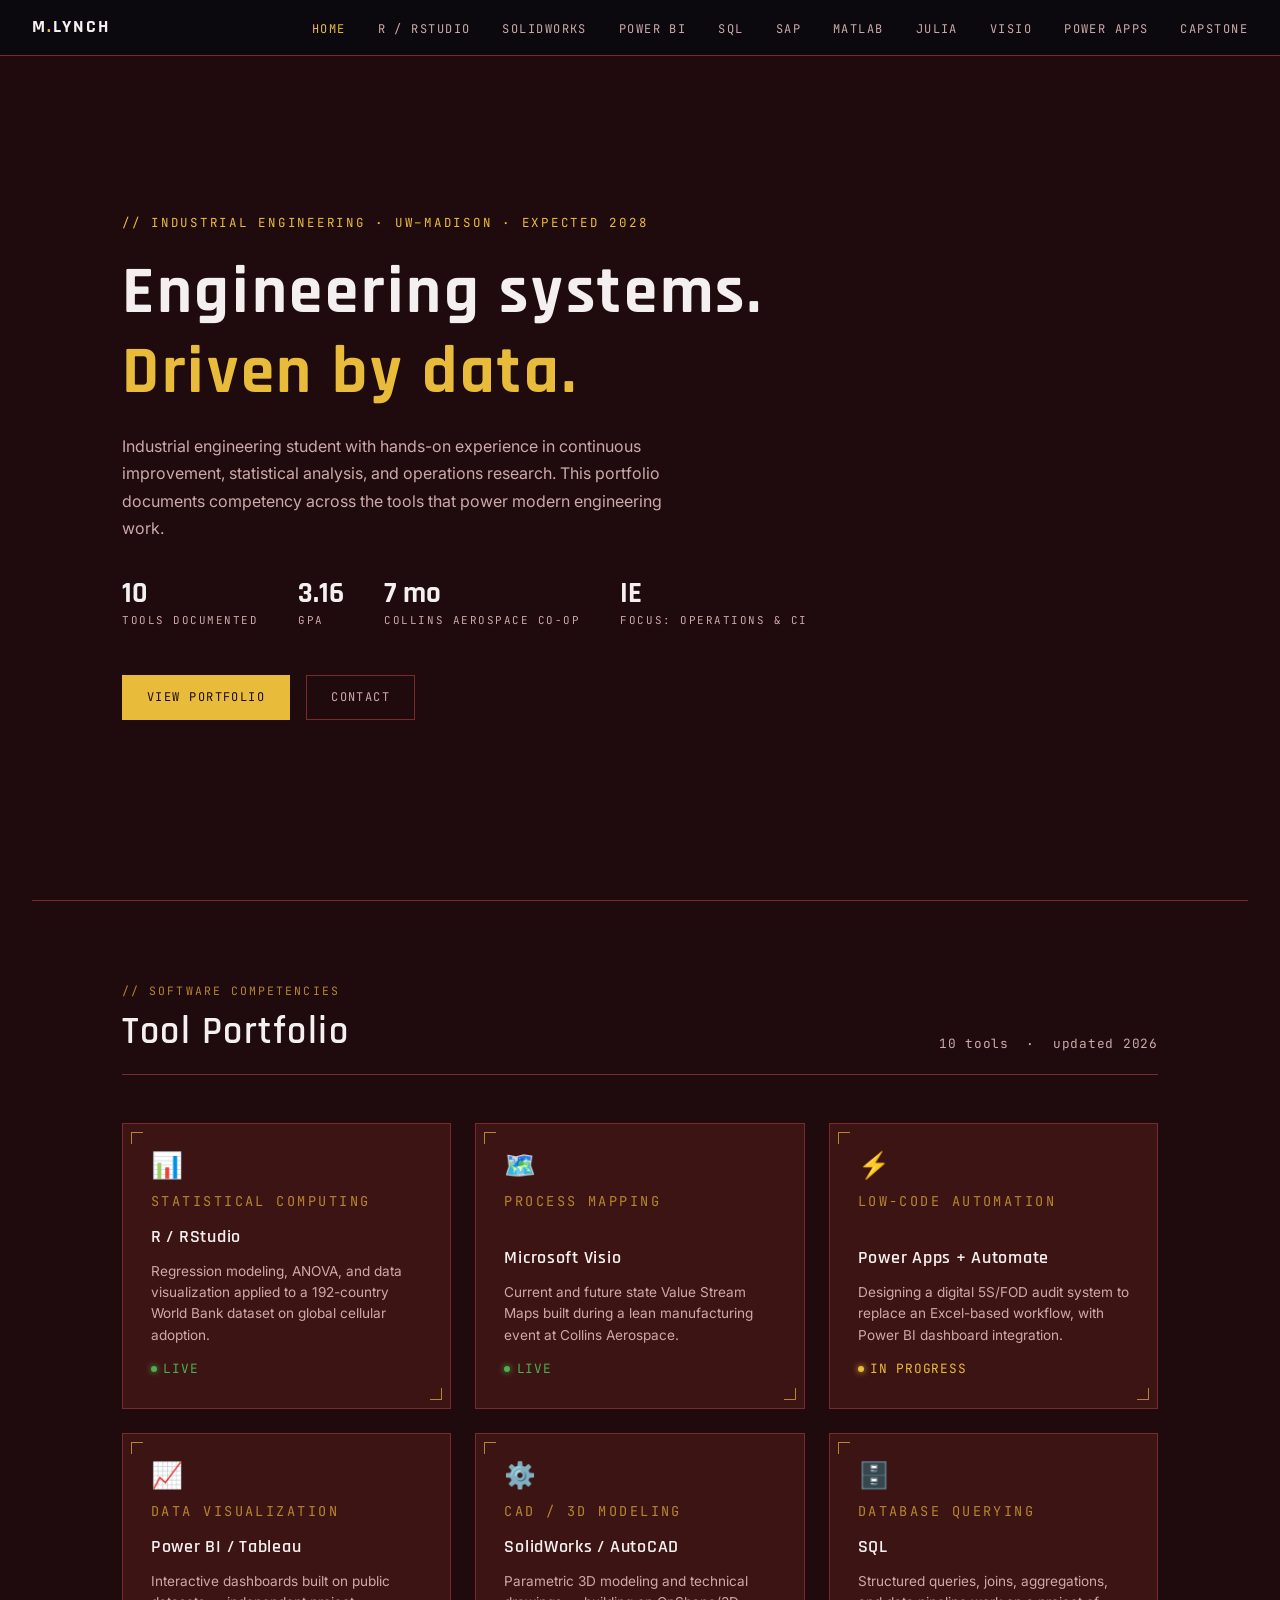
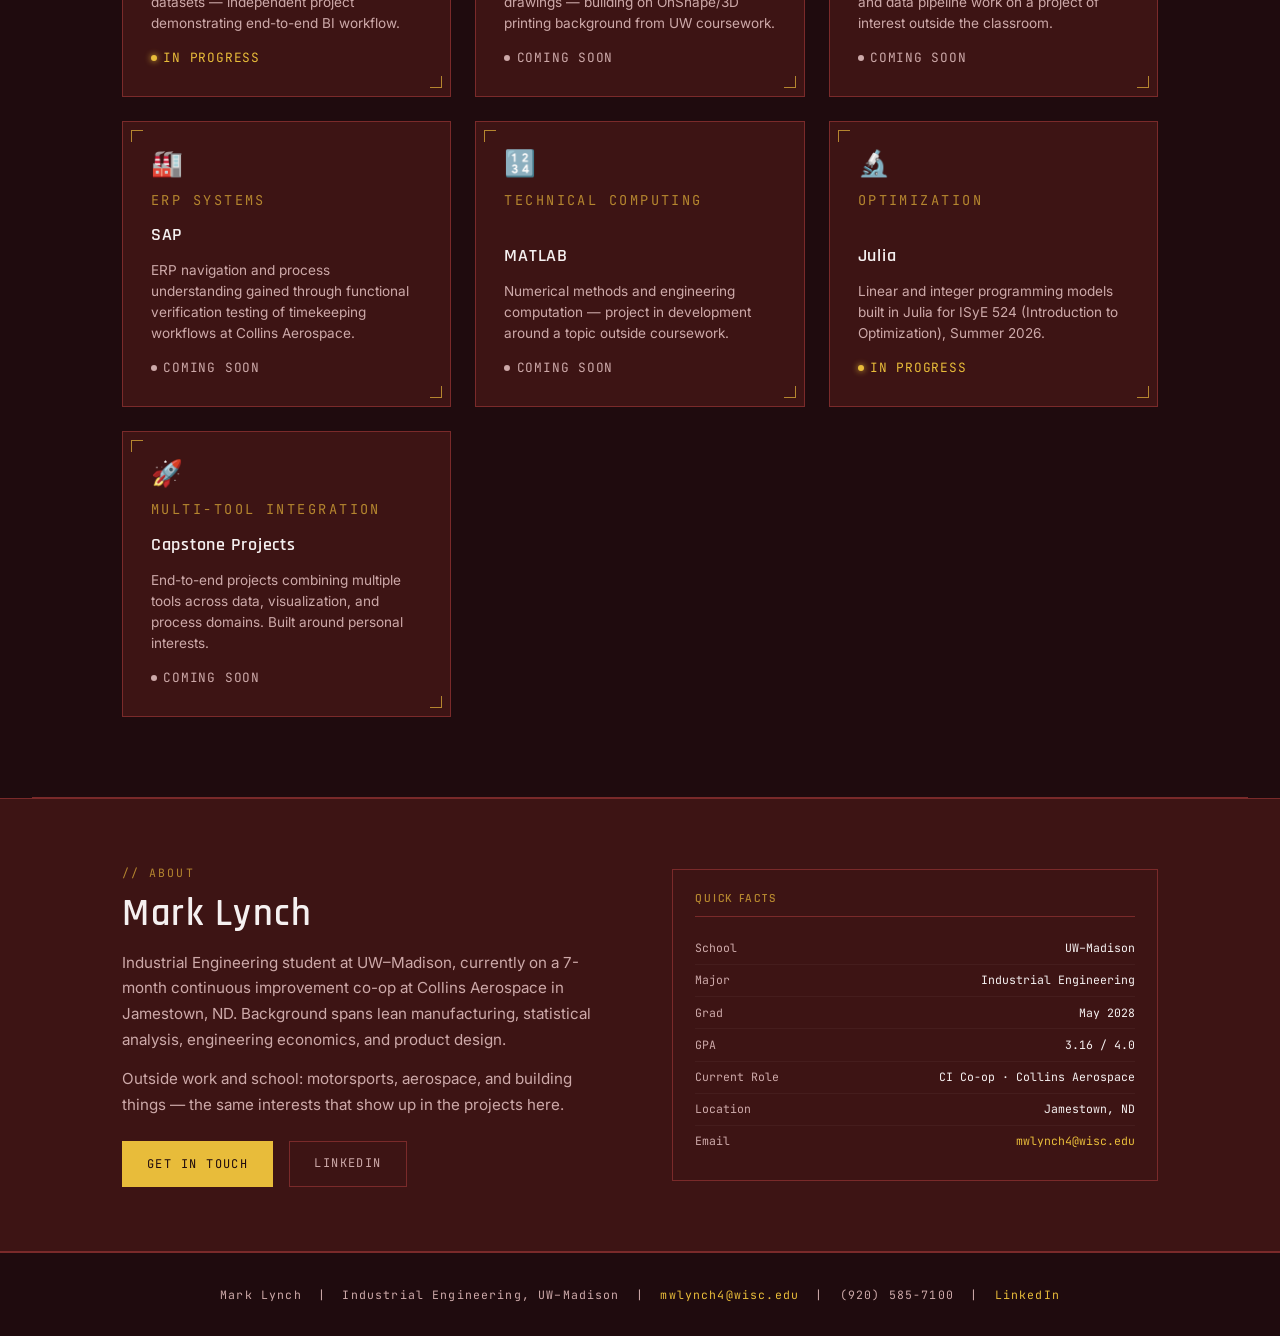
==== commit 4fb1dcb1: "Fix footer contact information in index.html" ====
--- a/index.html
+++ b/index.html
@@ -264,6 +264,7 @@
 <footer>
   <p>Mark Lynch &nbsp;|&nbsp; Industrial Engineering, UW–Madison &nbsp;|&nbsp;
      <a href="mailto:mwlynch4@wisc.edu">mwlynch4@wisc.edu</a> &nbsp;|&nbsp;
+    (920) 585-7100 &nbsp;|&nbsp;
      <a href="https://linkedin.com/in/mark-lynch-a21a8b310" target="_blank">LinkedIn</a>
   </p>
 </footer>
